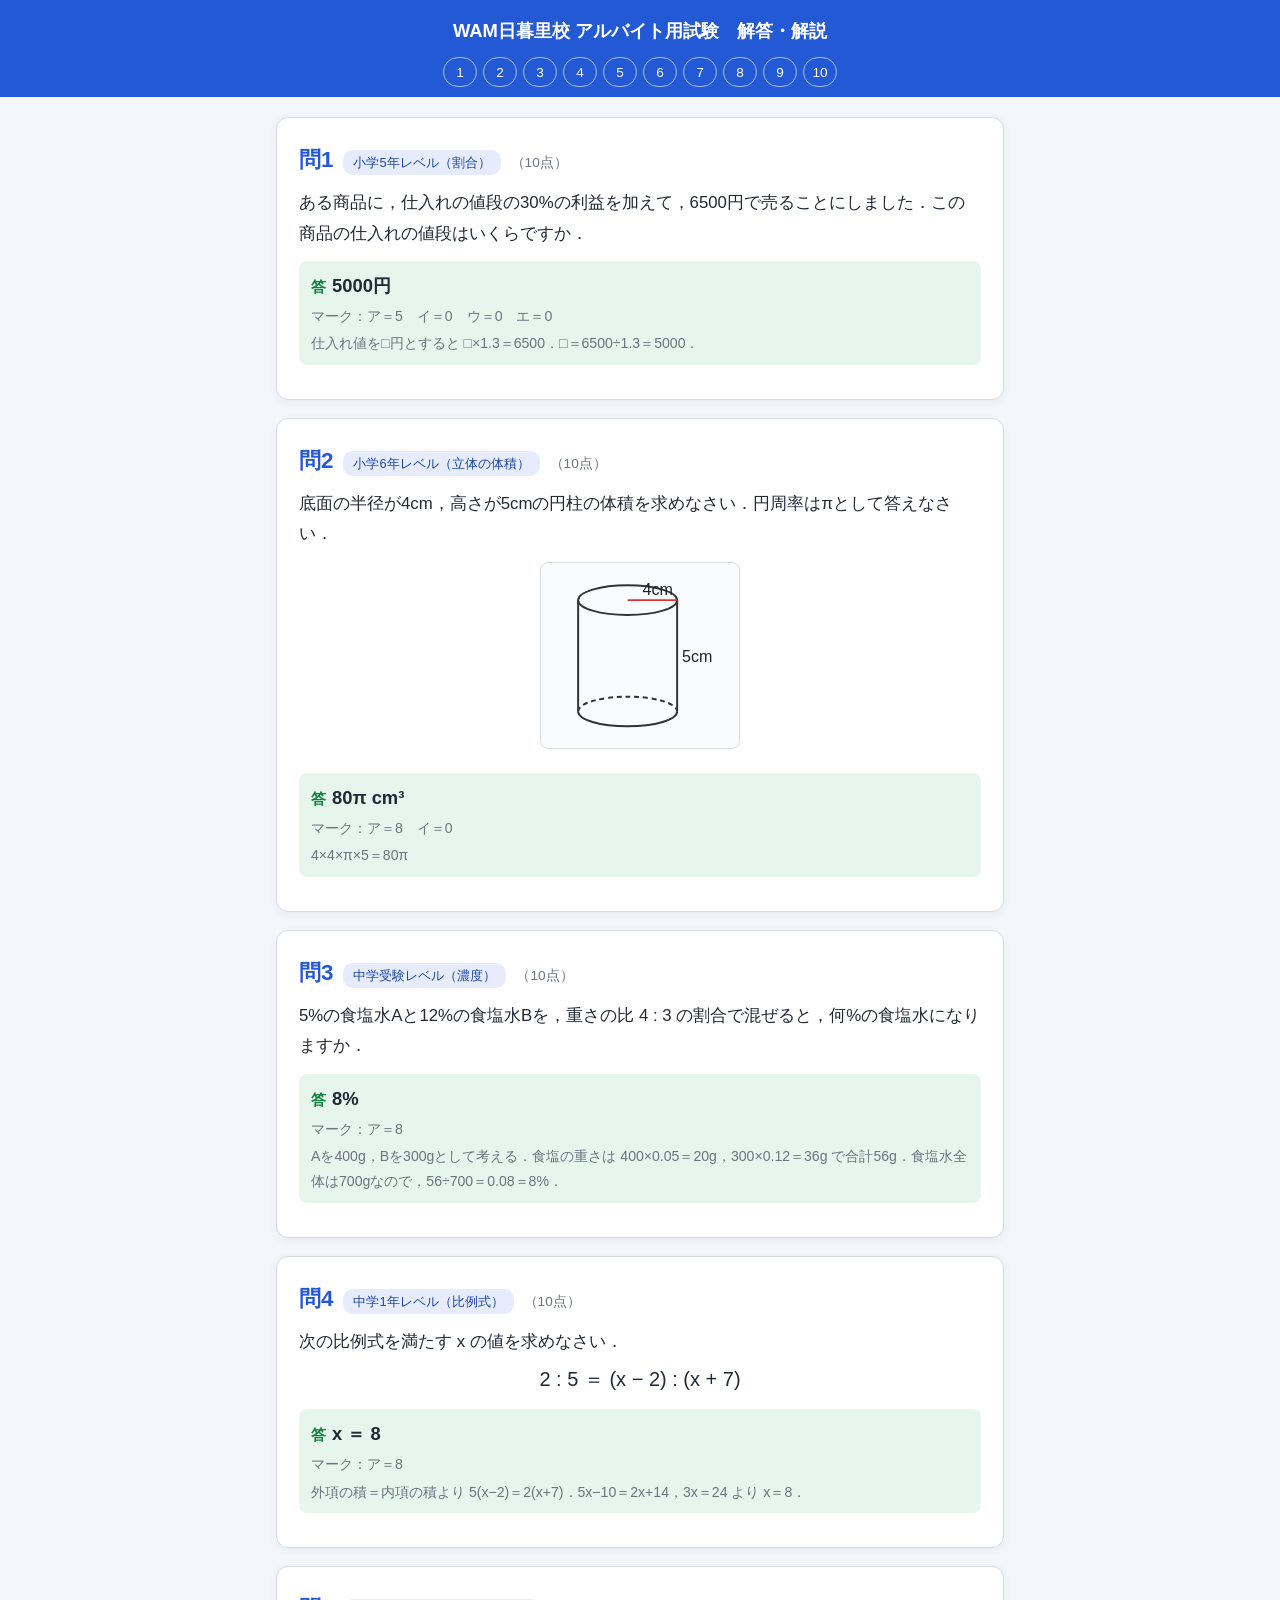
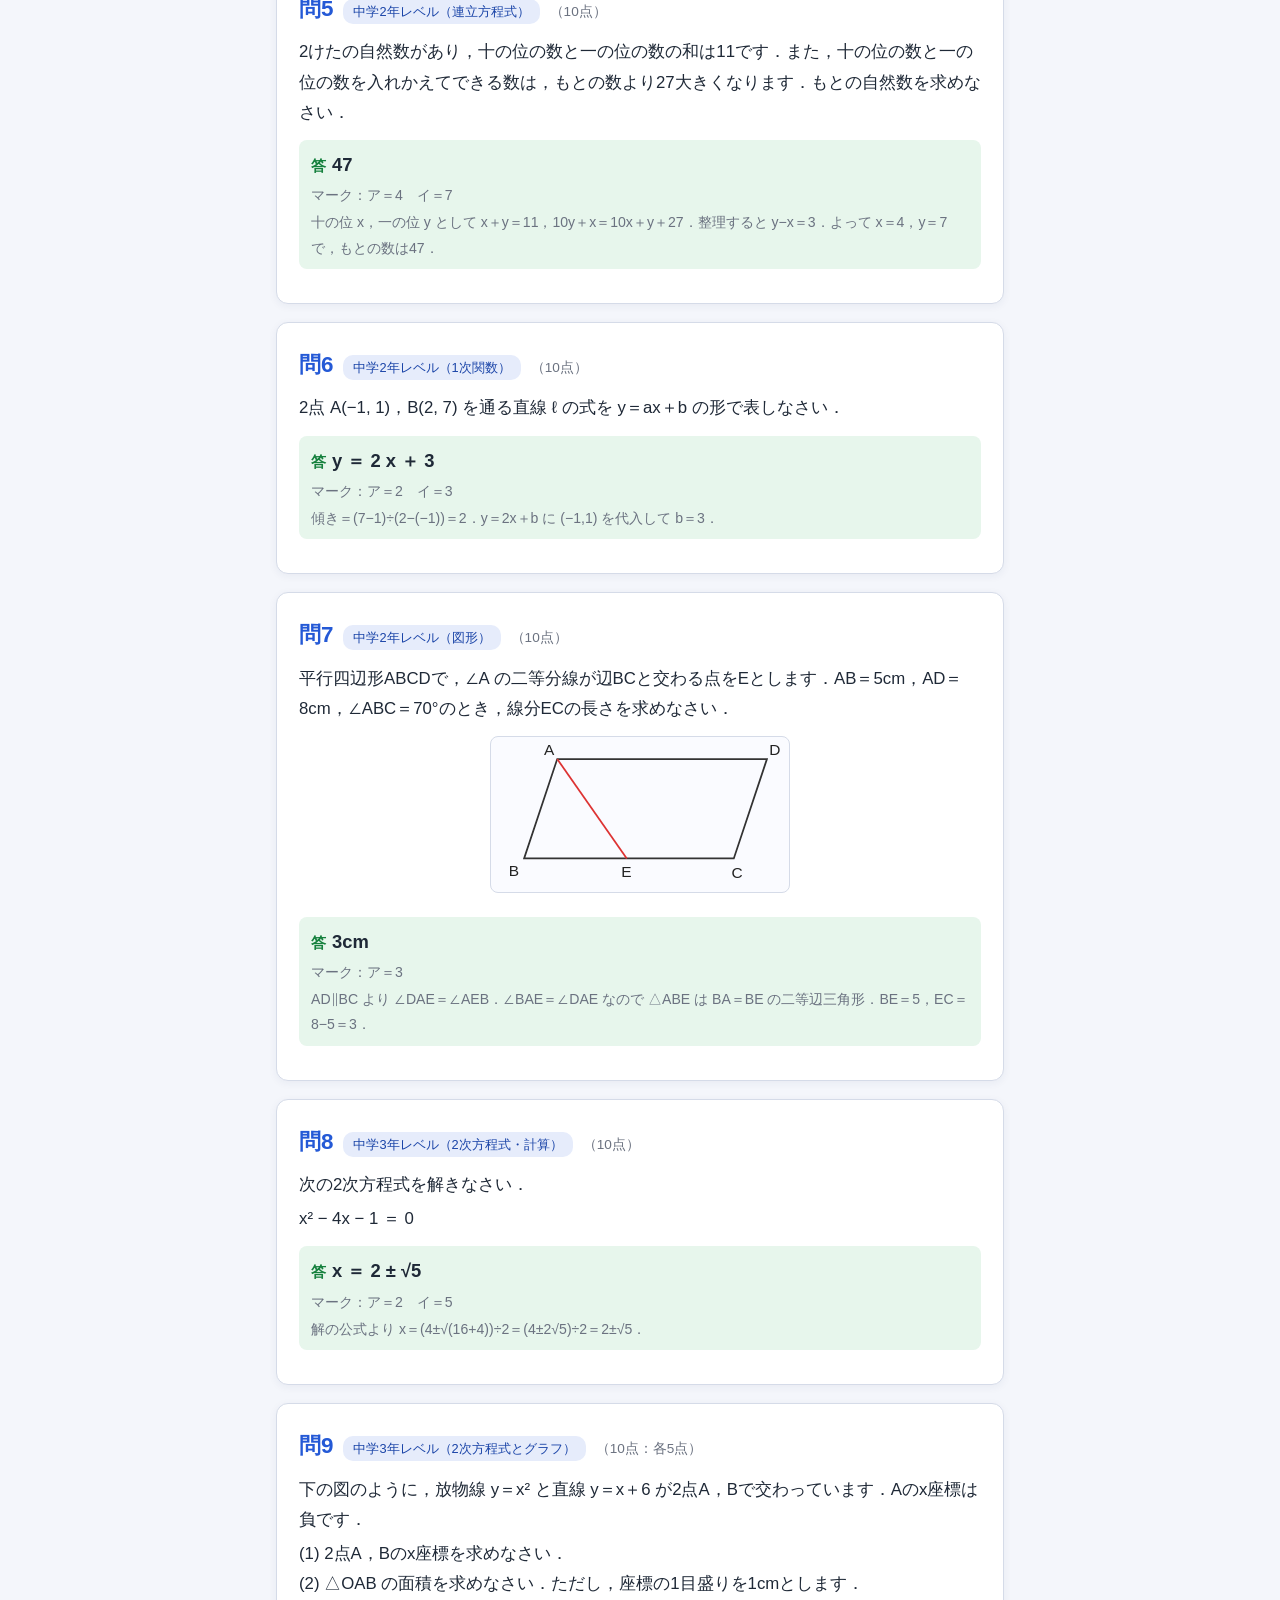
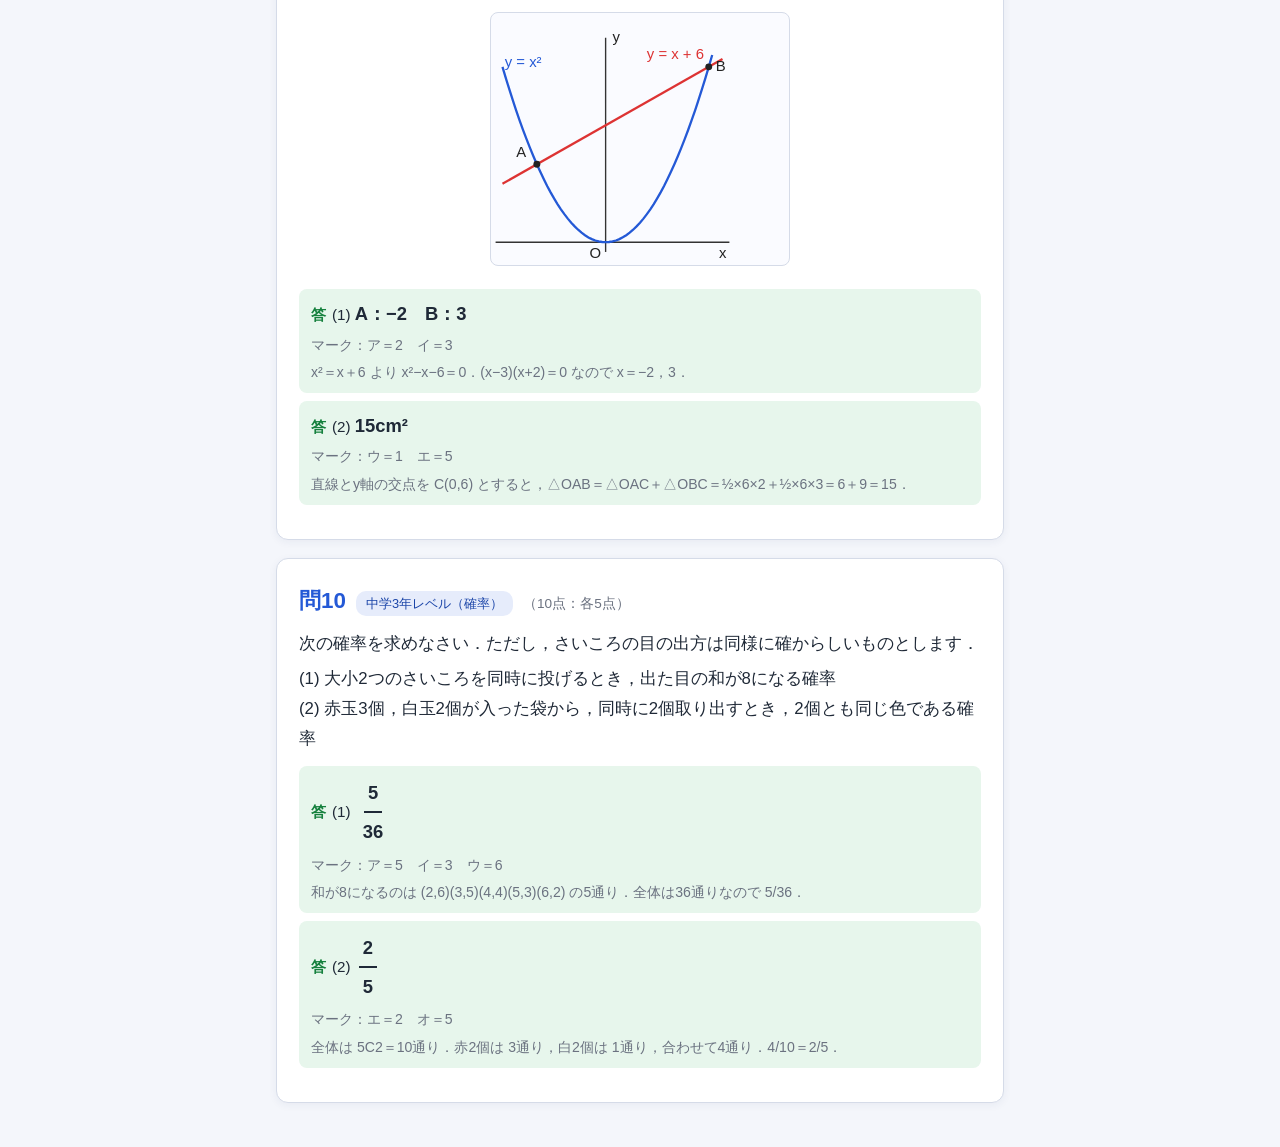
==== ans.html @ e1ed0a29 "first commit" ====
<!DOCTYPE html>
<html lang="ja">
<head>
<meta charset="UTF-8">
<meta name="viewport" content="width=device-width, initial-scale=1">
<title>WAM日暮里校 アルバイト用試験 解答・解説</title>
<link rel="stylesheet" href="style.css">
</head>
<body class="ans-page">
<header class="site-header">
  <h1>WAM日暮里校 アルバイト用試験　解答・解説</h1>
  <nav id="toc" class="pager" aria-label="問題一覧"></nav>
</header>

<main id="app"></main>

<script src="data.js"></script>
<script src="ans.js"></script>
</body>
</html>
---- style.css ----
:root {
  --bg: #f4f6fb;
  --card: #ffffff;
  --text: #1f2937;
  --muted: #6b7280;
  --primary: #2459d6;
  --primary-dark: #1b45a8;
  --border: #d5dbe8;
  --ok: #15803d;
  --ok-bg: #e7f6ec;
  --ng: #b91c1c;
  --ng-bg: #fdeaea;
  --blank: #92600a;
  --blank-bg: #fff4dc;
}

* {
  box-sizing: border-box;
}

body {
  margin: 0;
  background: var(--bg);
  color: var(--text);
  font-family: "Hiragino Kaku Gothic ProN", "Yu Gothic", "Meiryo", sans-serif;
  line-height: 1.8;
  padding-bottom: 84px;
}

.site-header {
  background: var(--primary);
  color: #fff;
  padding: 14px 16px 10px;
  position: sticky;
  top: 0;
  z-index: 10;
}

.site-header h1 {
  margin: 0 0 8px;
  font-size: 1.15rem;
  text-align: center;
}

.progress {
  height: 6px;
  background: rgba(255, 255, 255, .3);
  border-radius: 3px;
  overflow: hidden;
}

#progressBar {
  height: 100%;
  width: 0;
  background: #fff;
  transition: width .25s;
}

.pager {
  display: flex;
  flex-wrap: wrap;
  gap: 6px;
  justify-content: center;
  margin-top: 10px;
}

.pager button {
  min-width: 34px;
  height: 30px;
  border-radius: 15px;
  border: 1px solid rgba(255, 255, 255, .6);
  background: transparent;
  color: #fff;
  cursor: pointer;
  font-size: .85rem;
}

.pager button.answered {
  background: rgba(255, 255, 255, .28);
}

.pager button.current {
  background: #fff;
  color: var(--primary);
  font-weight: bold;
}

main {
  max-width: 760px;
  margin: 20px auto;
  padding: 0 16px;
}

.card {
  background: var(--card);
  border: 1px solid var(--border);
  border-radius: 12px;
  padding: 22px 22px 26px;
  box-shadow: 0 2px 8px rgba(30, 50, 100, .06);
}

.q-head {
  display: flex;
  align-items: baseline;
  gap: 10px;
  flex-wrap: wrap;
  margin-bottom: 8px;
}

.q-no {
  font-size: 1.4rem;
  font-weight: bold;
  color: var(--primary);
}

.q-level {
  font-size: .8rem;
  background: #e6ecfb;
  color: var(--primary-dark);
  padding: 1px 10px;
  border-radius: 10px;
}

.q-text {
  font-size: 1.05rem;
  margin: 6px 0 12px;
}

.q-text p {
  margin: 4px 0;
}

.figure {
  text-align: center;
  margin: 10px 0 14px;
}

.figure svg {
  max-width: 100%;
  height: auto;
  background: #fafbff;
  border: 1px solid var(--border);
  border-radius: 8px;
}

.btn {
  font-size: 1rem;
  padding: 10px 22px;
  border-radius: 8px;
  cursor: pointer;
  border: 2px solid var(--primary);
  font-family: inherit;
}

.btn.primary {
  background: var(--primary);
  color: #fff;
}

.btn.primary:hover {
  background: var(--primary-dark);
}

.btn.ghost {
  background: #fff;
  color: var(--primary);
}

.btn.ghost:hover {
  background: #eef2fd;
}

.btn:disabled {
  opacity: .35;
  cursor: default;
}

.btn.big {
  font-size: 1.2rem;
  padding: 14px 40px;
}

.site-footer {
  position: fixed;
  left: 0;
  right: 0;
  bottom: 0;
  background: #fff;
  border-top: 1px solid var(--border);
  padding: 12px 16px;
  display: flex;
  justify-content: space-between;
  align-items: center;
  gap: 8px;
}

.site-footer span {
  color: var(--muted);
  font-size: .9rem;
}

.center {
  text-align: center;
}

.start-box label {
  display: block;
  margin: 14px 0 4px;
  font-weight: bold;
}

.start-box input {
  font-size: 1.05rem;
  padding: 8px 12px;
  width: 280px;
  max-width: 100%;
  border: 2px solid var(--border);
  border-radius: 8px;
}

.notes {
  background: #f3f6fd;
  border-radius: 8px;
  padding: 10px 18px 10px 34px;
  font-size: .95rem;
}

.summary {
  font-size: 1.1rem;
  margin: 12px 0 18px;
}

.score-big {
  font-size: 2.6rem;
  font-weight: bold;
  color: var(--primary);
  line-height: 1.2;
}

.result-q {
  border-top: 1px solid var(--border);
  padding-top: 12px;
  margin-top: 14px;
}

.result-q h3 {
  margin: 0 0 6px;
  font-size: 1rem;
}

.result-part {
  border-radius: 8px;
  padding: 8px 12px;
  margin: 8px 0;
  font-size: .95rem;
}

.result-part.ok {
  background: var(--ok-bg);
}

.result-part.ng {
  background: var(--ng-bg);
}

.result-part.blank {
  background: var(--blank-bg);
}

.result-part .explain {
  color: var(--muted);
  font-size: .88rem;
  margin-top: 2px;
}

.warn {
  color: var(--blank);
  background: var(--blank-bg);
  border-radius: 8px;
  padding: 8px 12px;
  font-size: .95rem;
}

/* ===== マーク形式の解答欄 ===== */
.part { margin: 18px 0 26px; }
.formula { font-size: 1.25rem; display: flex; align-items: center; flex-wrap: wrap; gap: 4px; }
.formula .label { font-weight: bold; margin-right: 8px; }
.part .hint { font-size: .85rem; color: var(--muted); margin: 2px 0 0; }
.box {
  display: inline-flex; align-items: center; justify-content: center;
  min-width: 2em; height: 2em; padding: 0 4px; margin: 0 2px;
  border: 2px solid var(--text); border-radius: 4px; background: #fff; font-size: 1.05rem;
}
.box.filled { background: #e6ecfb; border-color: var(--primary); color: var(--primary-dark); font-weight: bold; }
.box.small { height: 1.8em; font-size: .95rem; flex: none; }
.box.inline { height: 1.5em; min-width: 1.6em; font-size: .9rem; }

.mark-sheet { margin-top: 12px; border: 1px solid var(--border); border-radius: 8px; padding: 6px 10px; background: #fcfcff; }
.mark-row { display: flex; align-items: center; gap: 10px; padding: 4px 0; border-bottom: 1px dashed var(--border); }
.mark-row:last-child { border-bottom: none; }
.marks { display: flex; flex-wrap: wrap; gap: 2px; }
button.mark {
  width: 36px; height: 36px; border-radius: 50%; border: 1px solid transparent; background: transparent;
  font-size: 1.35rem; line-height: 1; cursor: pointer; color: var(--text); padding: 0; font-family: inherit;
}
button.mark:hover { background: #eef2fd; border-color: var(--border); }
button.mark.on { background: var(--primary); color: #fff; border-color: var(--primary); }

.mark-sym { font-weight: bold; margin-right: 6px; }
.ok .mark-sym { color: var(--ok); }
.ng .mark-sym { color: var(--ng); }
.blank .mark-sym { color: var(--blank); }

/* ===== 解答ページ ===== */
.ans-page main { display: flex; flex-direction: column; gap: 18px; }
.ans-page .site-header { position: static; }
.ans-page { padding-bottom: 24px; }
.ans-card { scroll-margin-top: 12px; }
.ans-value { font-size: 1.15rem; }

@media (max-width: 520px) {
  .card { padding: 16px 14px 20px; }
  button.mark { width: 30px; height: 30px; font-size: 1.15rem; }
}

.q-pt { font-size: .85rem; color: var(--muted); }
.q-score { float: right; font-size: 1.1rem; color: var(--primary); }

/* 分数 */
.frac { display: inline-flex; flex-direction: column; align-items: center; vertical-align: middle; margin: 0 4px; }
.frac .num, .frac .den { display: flex; align-items: center; justify-content: center; padding: 2px 4px; }
.frac .num { border-bottom: 2px solid var(--text); }

/* リロード禁止の注意（最初のページのみ） */
.notes.check-list { padding: 10px 14px 10px 34px; }
.check-list .warn-li { list-style: none; margin-left: -20px; }
.check-list li { margin: 6px 0; }
.check-list label { display: flex; gap: 10px; align-items: flex-start; cursor: pointer; }
.check-list input[type="checkbox"] { width: 20px; height: 20px; margin-top: 5px; flex: none; cursor: pointer; }
.check-list .warn-li {
  color: rgb(255, 0, 0); border: 2px solid rgb(255, 0, 0); border-radius: 6px; background: #fff; padding: 6px 10px;
}
.hint-start { color: var(--muted); font-size: .85rem; margin: 6px 0 0; }
.finish-note {
  color: rgb(255, 0, 0); font-weight: bold; font-size: 1.05rem;
  border: 2px solid rgb(255, 0, 0); border-radius: 6px; background: #fff; padding: 8px 12px;
}

/* リロードアイコン */
.reload-icon { width: 1.2em; height: 1.2em; vertical-align: -0.25em; display: inline-block; }

/* タイマー（右上） */
.site-header { position: sticky; }
.timer {
  flex: none;
  background: rgba(255, 255, 255, .18); border: 1px solid rgba(255, 255, 255, .7);
  border-radius: 8px; padding: 2px 10px; line-height: 1.4; text-align: center;
  font-variant-numeric: tabular-nums;
}
.timer-label { display: inline; font-size: .7rem; opacity: .9; }
#timerValue { font-size: 1.35rem; font-weight: bold; }
.timer.low { background: #fff; color: rgb(255, 0, 0); border-color: #fff; }
.timer.over { background: rgb(255, 0, 0); color: #fff; }
.header-top { display: flex; align-items: center; justify-content: center; gap: 12px; margin-bottom: 8px; }
.header-top h1 { margin: 0; flex: 1; }
.timer { display: flex; align-items: baseline; gap: 6px; }
.timer[hidden] { display: none; }
@media (max-width: 640px) {
  .header-top h1 { text-align: left; font-size: 1rem; }
}

/* 印刷用 */
.print-only { display: none; }
@media print {
  @page { size: A4; margin: 14mm; }
  * { -webkit-print-color-adjust: exact; print-color-adjust: exact; }
  body { background: #fff; padding: 0 !important; font-size: 11pt; line-height: 1.6; }
  .site-header, .site-footer, .timer, .btn, button, .pager { display: none !important; }
  main { max-width: none; margin: 0; padding: 0; }
  .card { border: none; box-shadow: none; padding: 0; }
  .print-only { display: block; }
  .print-meta { text-align: right; font-size: 10pt; color: #555; margin: 0 0 4px; }
  .summary { margin: 4px 0 10px; }
  .score-big { font-size: 24pt; }
  .result-q { break-inside: avoid; page-break-inside: avoid; margin-top: 8px; padding-top: 6px; }
  .result-part { break-inside: avoid; padding: 4px 8px; margin: 4px 0; font-size: 10pt; }
  .result-part .explain { font-size: 9pt; }
  .q-score { float: right; }
}

/* 時間切れ */
button.mark:disabled { cursor: not-allowed; opacity: .55; }
button.mark:disabled:hover { background: transparent; border-color: transparent; }
button.mark.on:disabled { background: var(--primary); opacity: .75; border-color: var(--primary); }
.timeup-note { color: rgb(255, 0, 0); font-weight: bold; border: 2px solid rgb(255, 0, 0); border-radius: 6px; padding: 6px 10px; margin: 6px 0 12px; }

/* 全画面が解除されたときの覆い */
.fs-guard {
  position: fixed; inset: 0; z-index: 1000; background: rgba(20, 24, 40, .94);
  display: flex; align-items: center; justify-content: center; padding: 16px;
}
.fs-guard[hidden] { display: none; }
.fs-box { background: #fff; border-radius: 12px; padding: 28px 32px; text-align: center; max-width: 440px; }
.fs-box p { margin: 0 0 12px; color: rgb(255, 0, 0); }
.fs-box p + p { color: var(--text); }
@media print { .fs-guard { display: none !important; } .no-print { display: none !important; } }

/* 採点結果：点数と印刷ボタン／担当者向けメッセージ */
.score-row { display: flex; align-items: center; justify-content: center; gap: 18px; flex-wrap: wrap; }
.staff-note { margin: 8px 0 12px; padding: 10px 14px; background: #eef2fd; border: 1px solid var(--border); border-radius: 8px; font-size: .95rem; }
kbd { border: 1px solid #999; border-bottom-width: 2px; border-radius: 4px; padding: 0 6px; background: #fff; font-family: inherit; font-size: .9em; }
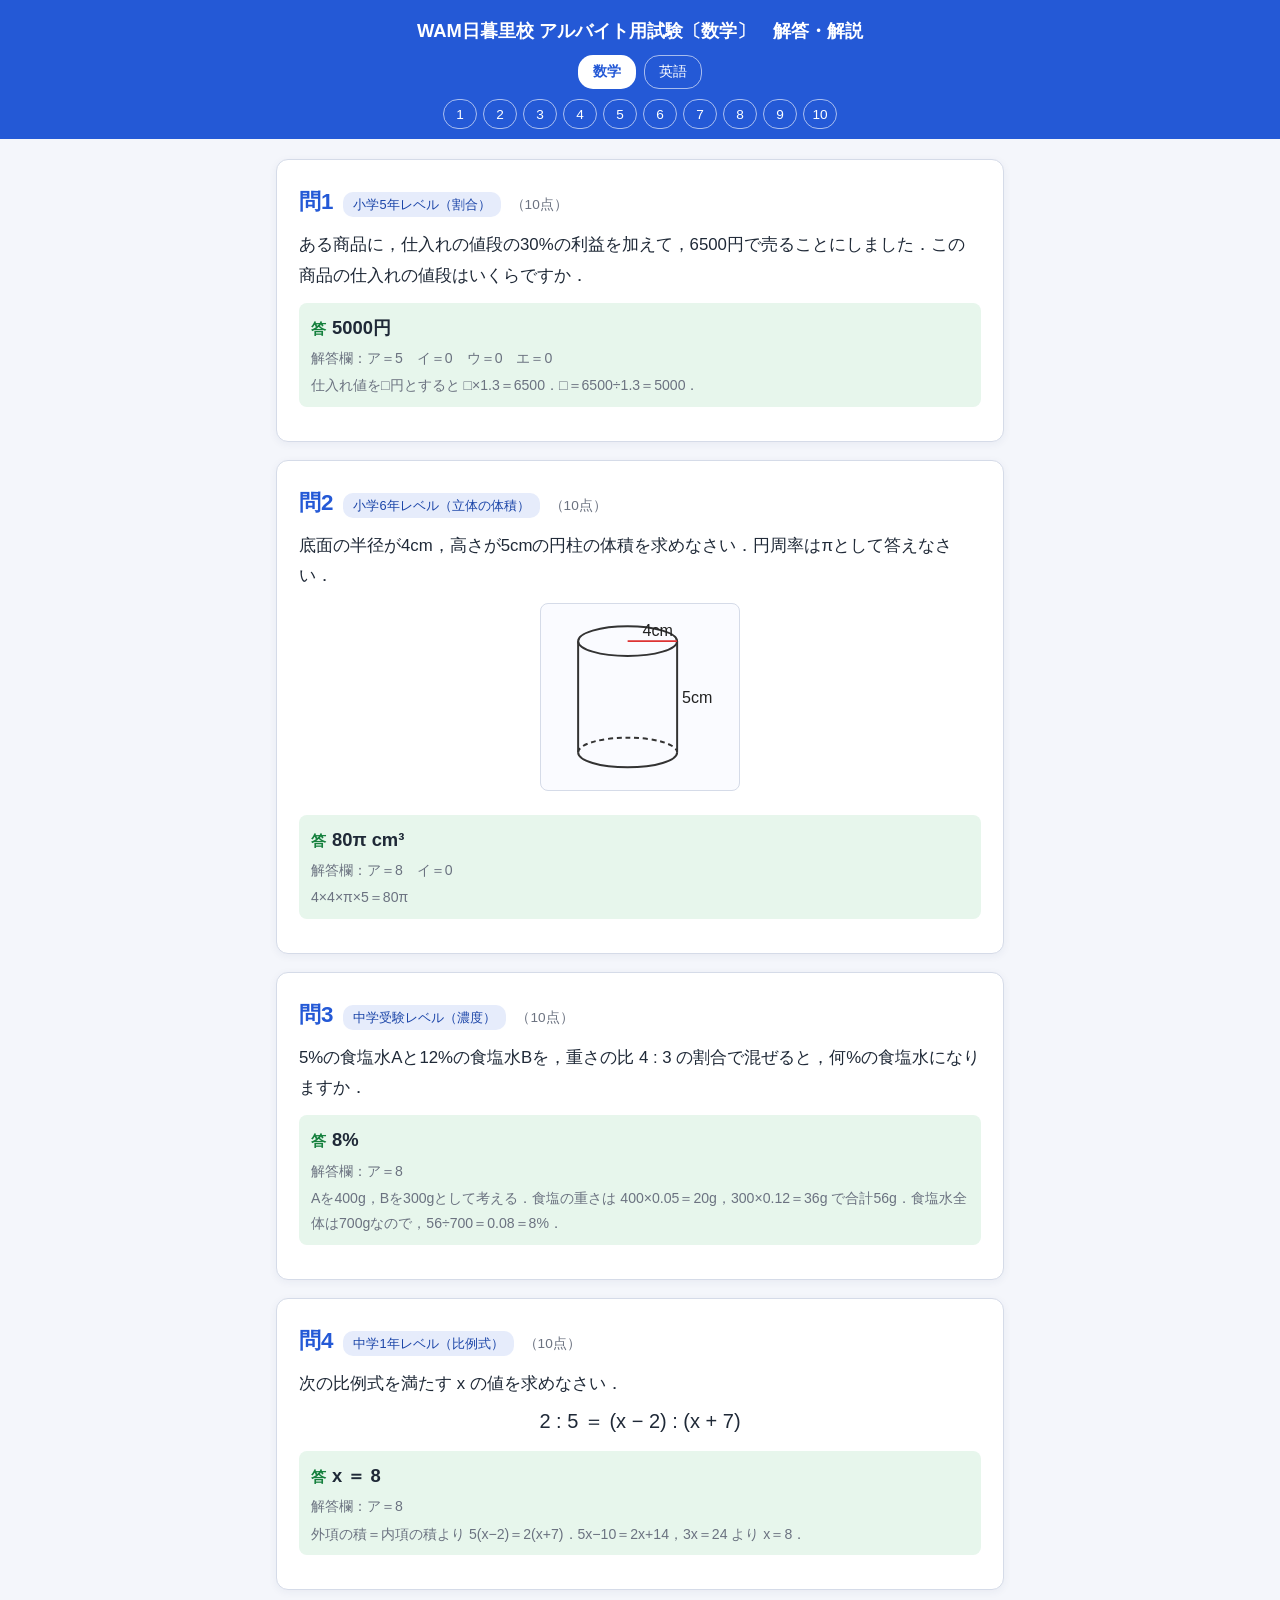
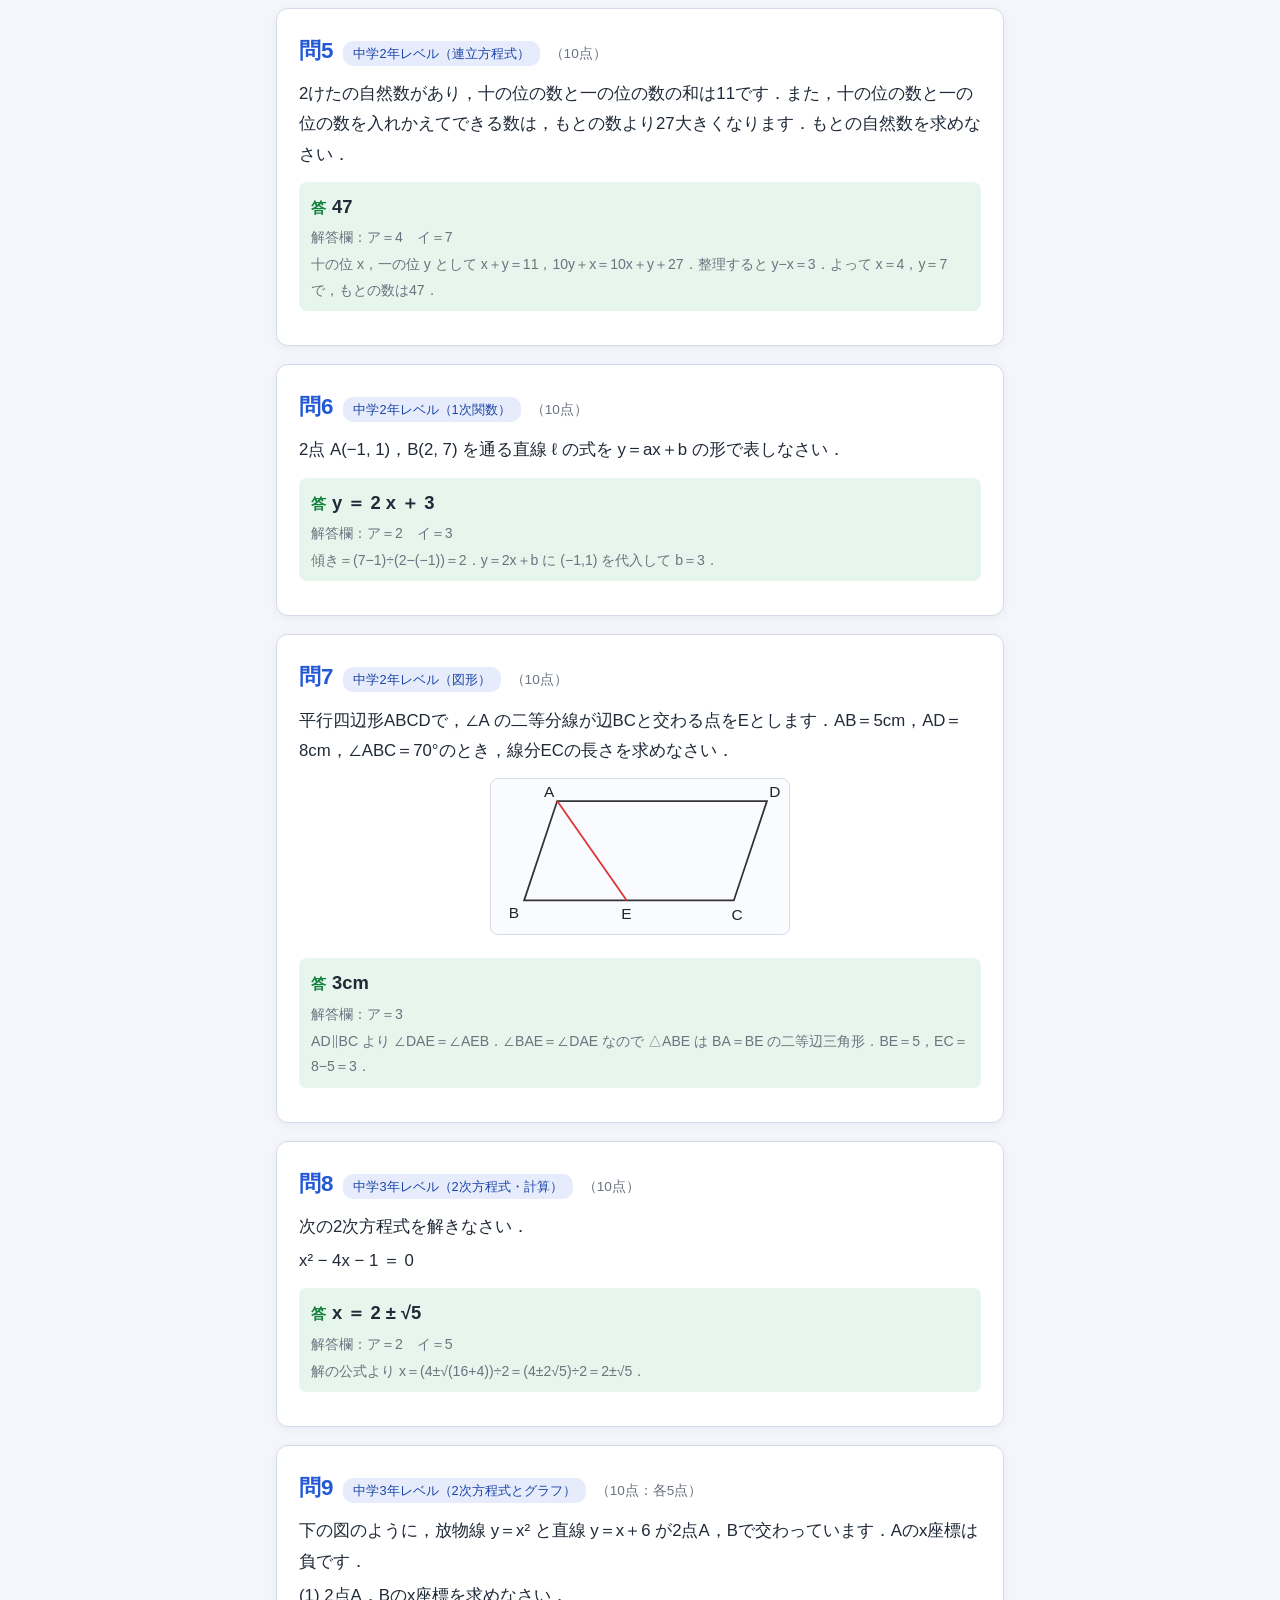
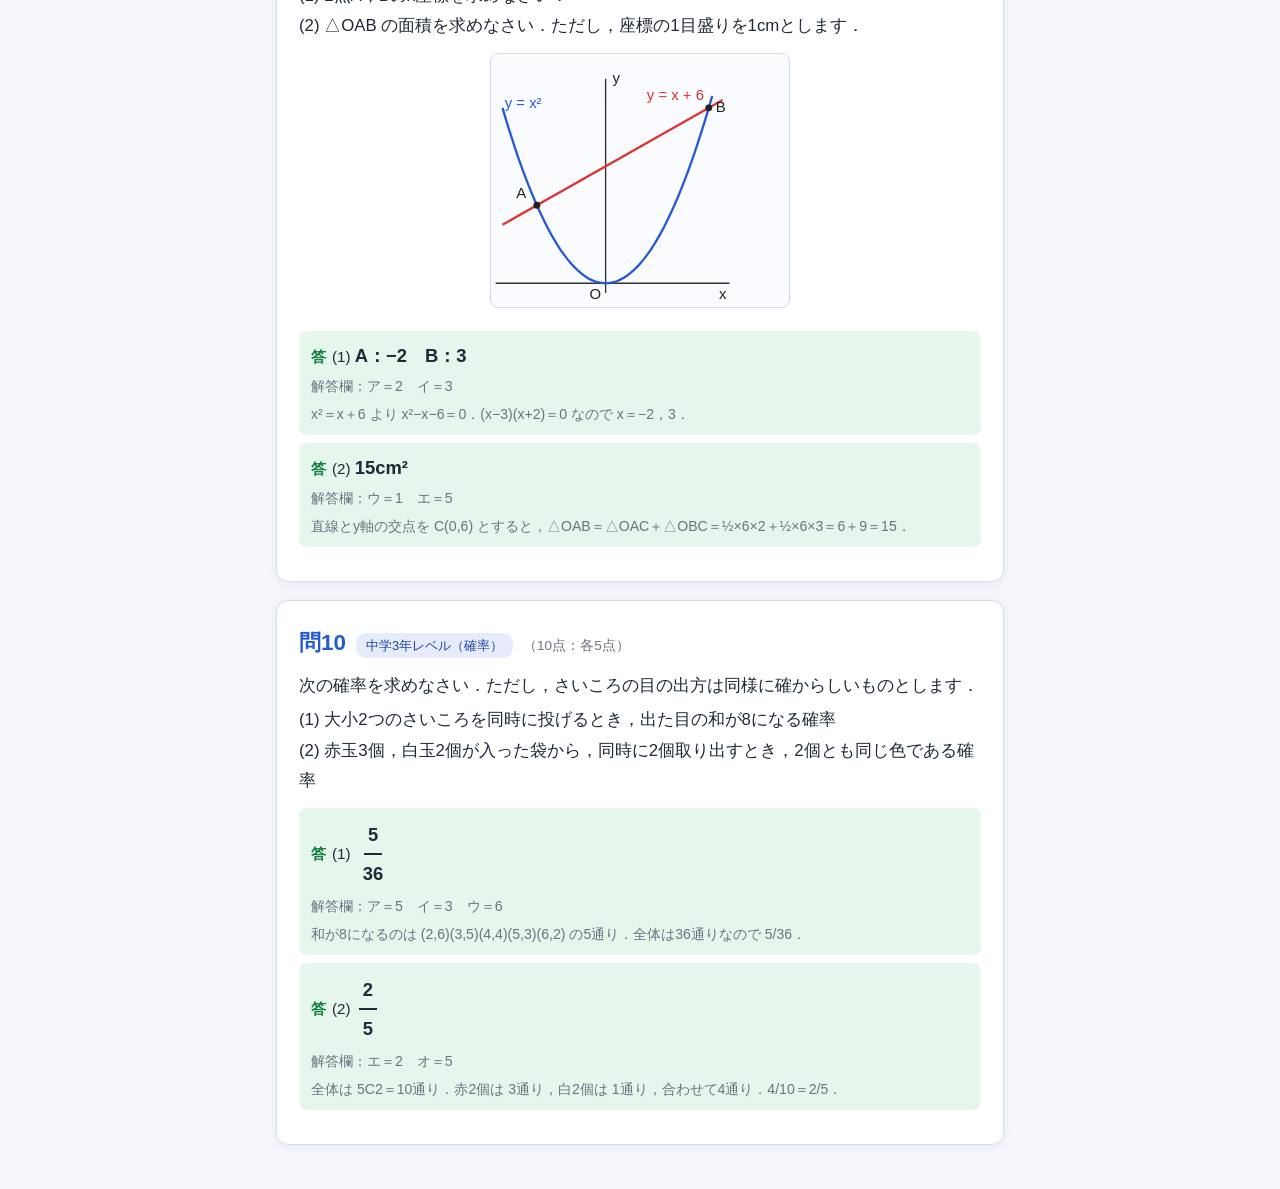
==== commit 0cecaff1: "英語を追加" ====
--- a/ans.html
+++ b/ans.html
@@ -8,13 +8,16 @@
 </head>
 <body class="ans-page">
 <header class="site-header">
-  <h1>WAM日暮里校 アルバイト用試験　解答・解説</h1>
+  <h1 id="ansTitle">WAM日暮里校 アルバイト用試験　解答・解説</h1>
+  <div id="subjectLinks" class="subject-links"></div>
   <nav id="toc" class="pager" aria-label="問題一覧"></nav>
 </header>
 
 <main id="app"></main>
 
 <script src="data.js"></script>
+<script src="math.js"></script>
+<script src="english.js"></script>
 <script src="ans.js"></script>
 </body>
 </html>
--- a/style.css
+++ b/style.css
@@ -409,3 +409,50 @@
 .score-row { display: flex; align-items: center; justify-content: center; gap: 18px; flex-wrap: wrap; }
 .staff-note { margin: 8px 0 12px; padding: 10px 14px; background: #eef2fd; border: 1px solid var(--border); border-radius: 8px; font-size: .95rem; }
 kbd { border: 1px solid #999; border-bottom-width: 2px; border-radius: 4px; padding: 0 6px; background: #fff; font-family: inherit; font-size: .9em; }
+
+/* ===== 科目選択 ===== */
+.subject-links { display: flex; gap: 8px; justify-content: center; margin-top: 8px; }
+.subject-link { color: #fff; border: 1px solid rgba(255, 255, 255, .6); border-radius: 15px; padding: 3px 14px; text-decoration: none; font-size: .9rem; }
+.subject-link.on { background: #fff; color: var(--primary); font-weight: bold; }
+
+/* ===== 科目選択ページ ===== */
+.hub-list { display: flex; flex-wrap: wrap; gap: 14px; justify-content: center; margin: 18px 0; }
+.hub-item { border: 2px solid var(--border); border-radius: 10px; padding: 14px 18px; min-width: 200px; background: #fff; }
+.hub-item.done { background: #f1f3f6; color: var(--muted); }
+.hub-name { font-size: 1.4rem; font-weight: bold; }
+.hub-meta, .hub-status { font-size: .9rem; color: var(--muted); margin: 4px 0 8px; }
+.hub-note { color: var(--muted); font-size: .9rem; }
+.subject-heading { margin-top: 32px; border-bottom: 2px solid var(--primary); padding-bottom: 4px; }
+
+/* ===== 記述欄（英語）／確認ダイアログ ===== */
+.text-input { flex: 1; min-width: 0; max-width: 420px; font-size: 1.1rem; padding: 6px 10px; border: 2px solid var(--border); border-radius: 6px; background: #fff; ime-mode: disabled; font-family: "Segoe UI", Arial, sans-serif; }
+.text-input:focus { outline: none; border-color: var(--primary); }
+.text-input:disabled { background: #f1f3f6; }
+.dlg .fs-box p.dlg-title { color: var(--text); font-size: 1.1rem; }
+.dlg .fs-box p { color: var(--text); }
+.dlg .btn { margin: 0 6px; }
+
+
+/* 小問ごとの設問文 */
+.prompt { margin: 0 0 8px; line-height: 1.7; }
+.prompt .opts { display: block; color: var(--text); }
+.passage { background: #fafafa; border: 1px solid var(--border); border-radius: 8px; padding: 12px 16px; line-height: 1.9; font-family: "Segoe UI", Arial, sans-serif; }
+.passage h4 { margin: 0 0 6px; text-align: center; }
+
+/* 設問文の横に小問番号を並べる（英語） */
+.prompt { display: flex; gap: 10px; align-items: baseline; font-size: 1.1rem; line-height: 1.8; margin-bottom: 8px; }
+.prompt .label { font-weight: bold; flex: none; }
+.prompt-body { flex: 1; min-width: 0; }
+.prompt-body .ja { display: block; font-size: .92rem; color: var(--muted); }
+.blank-line { display: inline-block; width: 4.5em; border-bottom: 2px solid var(--text); margin: 0 3px; vertical-align: baseline; }
+.part.plain .mark-sheet { margin-top: 4px; }
+
+/* 英語：指定語の強調／縦並びの選択肢 */
+.given-word { background: #fff2a8; font-weight: bold; padding: 0 4px; border-radius: 3px; }
+.opts-v { display: block; margin-top: 4px; }
+.opts-v > span { display: block; }
+
+/* 英語：解答欄が複数ある小問は横に並べる */
+.part.plain .mark-sheet { display: flex; flex-wrap: wrap; gap: 4px 14px; }
+.part.plain .mark-row { border-bottom: none; padding: 4px 0; }
+.part.plain .mark-row:has(.text-input) { flex: 1 1 180px; max-width: 320px; }
